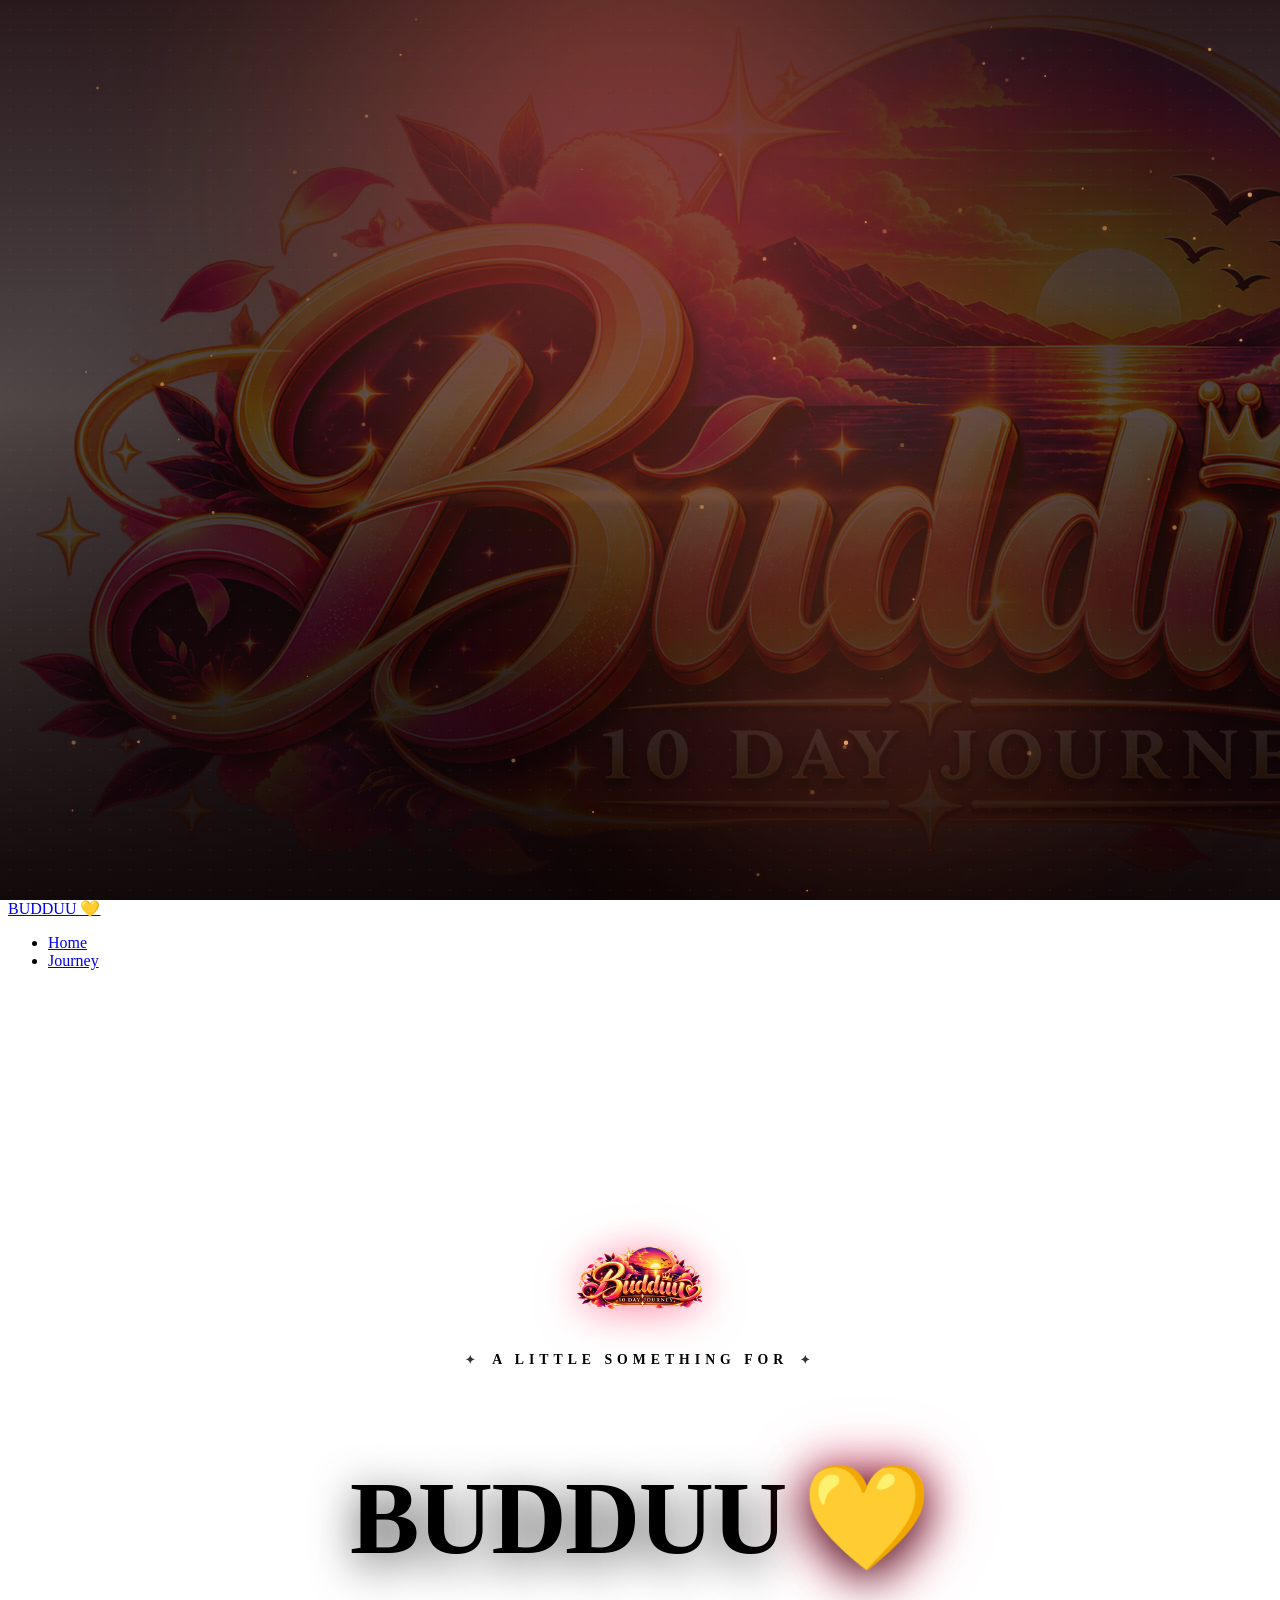
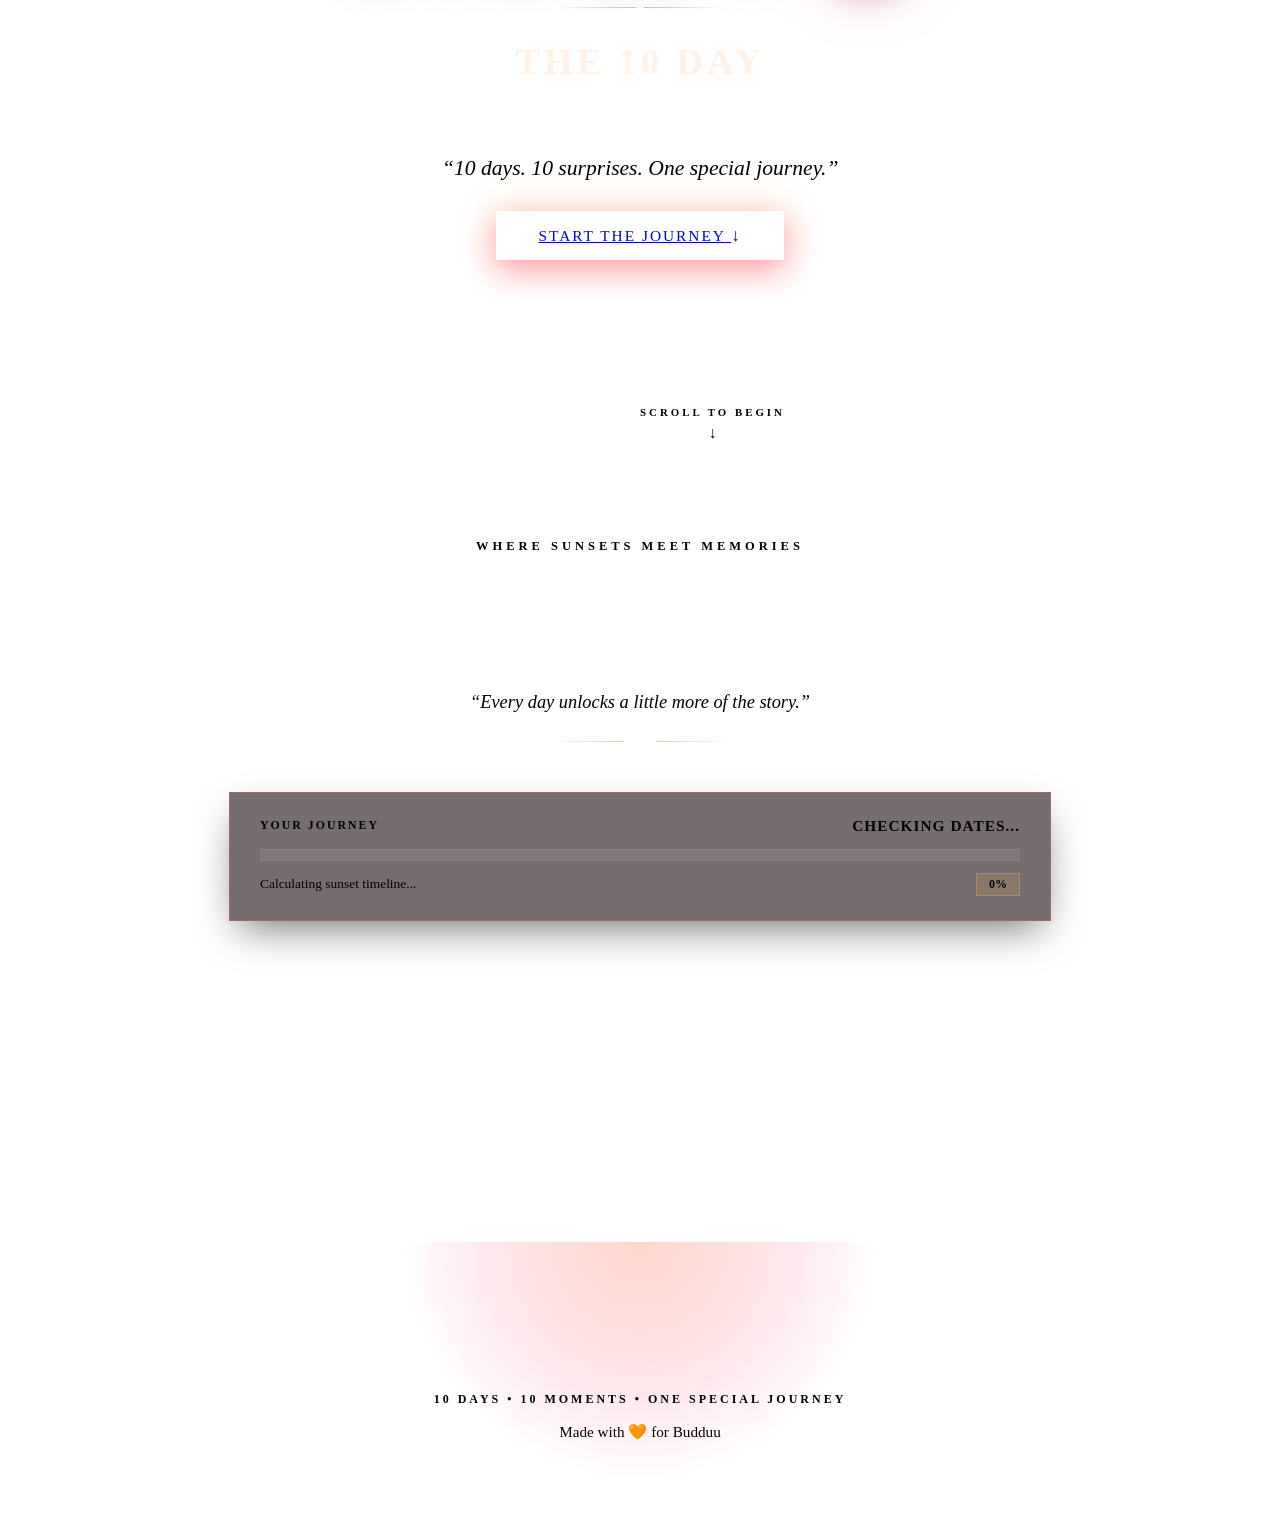
==== index.html @ 1de0faac "Add files via upload" ====
<!DOCTYPE html>
<html lang="en">
<head>
  <meta charset="UTF-8">
  <meta name="viewport" content="width=device-width, initial-scale=1.0">
  <title>BUDDUU — 10 Day Birthday Journey ❤️🌅</title>
  <link rel="icon" type="image/png" href="favicon.png">
  <link rel="stylesheet" href="global.css">
  <link rel="stylesheet" href="style.css">

  <!-- Immediate zero-flash lock evaluation (20 October 2026, 12:00 AM IST) -->
  <script>
    (function () {
      const UNLOCK_TIMESTAMP = new Date("2026-10-20T00:00:00+05:30").getTime();
      if (Date.now() < UNLOCK_TIMESTAMP) {
        document.documentElement.classList.add("prelaunch-locked");
      }
    })();
  </script>
</head>
<body class="home-body">

  <!-- Multi-layered Sunset Horizon & Cosmic Atmosphere (Always active) -->
  <div class="sunset-atmospheric-sky" aria-hidden="true">
    <div class="sky-gradient-base"></div>
    <div class="sky-film-grain"></div>
    <div class="sky-orb orb-major" id="parallaxOrb1"></div>
    <div class="sky-orb orb-minor" id="parallaxOrb2"></div>
    <div class="sky-orb orb-tertiary" id="parallaxOrb3"></div>
    <div class="sky-horizon-flare"></div>
    <div class="sky-aurora-beam"></div>
  </div>

  <!-- Ambient Micro-Star & Dust Canvas -->
  <canvas class="ambient-stars-canvas" id="starsCanvas" aria-hidden="true"></canvas>

  <!-- Centered Prelaunch Stage: Logo + Countdown Timer + Hint -->
  <div class="prelaunch-logo-stage" id="prelaunchLogoStage" aria-label="BUDDUU Prelaunch">
    <div class="prelaunch-content-container">
      
      <!-- Centered Glowing Logo -->
      <div class="prelaunch-logo-wrapper">
        <div class="prelaunch-logo-halo" aria-hidden="true"></div>
        <img src="logo.png" alt="BUDDUU Logo" class="prelaunch-logo-image">
      </div>

      <!-- Sunset Countdown Timer -->
      <div class="prelaunch-countdown" id="prelaunchCountdown" aria-label="Countdown to Journey Unlock">
        <div class="countdown-unit-box">
          <span class="countdown-num" id="timerDays">00</span>
          <span class="countdown-tag">DAYS</span>
        </div>
        <span class="countdown-colon" aria-hidden="true">:</span>
        <div class="countdown-unit-box">
          <span class="countdown-num" id="timerHours">00</span>
          <span class="countdown-tag">HOURS</span>
        </div>
        <span class="countdown-colon" aria-hidden="true">:</span>
        <div class="countdown-unit-box">
          <span class="countdown-num" id="timerMinutes">00</span>
          <span class="countdown-tag">MINUTES</span>
        </div>
        <span class="countdown-colon" aria-hidden="true">:</span>
        <div class="countdown-unit-box">
          <span class="countdown-num" id="timerSeconds">00</span>
          <span class="countdown-tag">SECONDS</span>
        </div>
      </div>

      <!-- Romantic / Mysterious Sunset Hint -->
      <div class="prelaunch-hint-wrapper">
        <p class="prelaunch-hint-text">
          <span class="hint-sparkle">✦</span>
          A special sunset story is waiting to unfold for Budduu...
          <span class="hint-sparkle">✦</span>
        </p>
        <span class="prelaunch-subhint">Unlocks 20 October at 12:00 AM IST 🌅💛</span>
      </div>

    </div>
  </div>

  <!-- Floating Glass Navbar -->
  <header>
    <nav class="site-nav" aria-label="Main Navigation">
      <a href="index.html" class="nav-brand" aria-label="Budduu Birthday Journey Home">
        <img src="logo.png" alt="BUDDUU Logo" class="nav-logo" onerror="this.style.display='none'; this.nextElementSibling.style.display='block';">
        <span class="nav-brand-fallback">BUDDUU 💛</span>
      </a>
      <ul class="nav-links">
        <li><a href="index.html" class="nav-link active">Home</a></li>
        <li><a href="#journey" class="nav-link">Journey</a></li>
      </ul>
    </nav>
  </header>

  <main>
    <!-- Cinematic Fullscreen Hero Stage -->
    <section class="hero-stage" id="hero" aria-label="Cinematic Introduction">
      <div class="hero-cinematic-wrapper" id="heroParallaxContent">
        
        <!-- 0.6s: Logo Entrance with Halo -->
        <div class="hero-logo-box seq-item seq-logo">
          <div class="logo-backdrop-halo" aria-hidden="true"></div>
          <img src="logo.png" alt="BUDDUU Logo" class="hero-logo-image" onerror="this.style.display='none';">
        </div>

        <!-- 1.0s: Eyebrow -->
        <p class="hero-eyebrow-text seq-item seq-eyebrow">
          <span class="eyebrow-sparkle">✦</span> A LITTLE SOMETHING FOR <span class="eyebrow-sparkle">✦</span>
        </p>

        <!-- 1.3s: Recipient Name -->
        <h1 class="hero-name-title seq-item seq-recipient">
          <span class="name-text">BUDDUU</span>
          <span class="name-heart" aria-hidden="true">💛</span>
        </h1>

        <!-- 1.5s: Sunset Horizon Glow Divider -->
        <div class="hero-glow-divider seq-item seq-divider" aria-hidden="true">
          <span class="divider-beam-left"></span>
          <span class="divider-core-gem"></span>
          <span class="divider-beam-right"></span>
        </div>

        <!-- 1.7s & 2.0s: Journey Main Title -->
        <h2 class="hero-journey-headline">
          <span class="headline-part-one seq-item seq-title-top">THE 10 DAY</span>
          <span class="headline-part-two seq-item seq-title-bottom">BIRTHDAY JOURNEY</span>
        </h2>

        <!-- 2.4s: Emotional Subtitle -->
        <p class="hero-emotional-subtitle seq-item seq-subtitle">
          “10 days. 10 surprises. One special journey.”
        </p>

        <!-- 2.8s: Primary CTA -->
        <div class="hero-action-group seq-item seq-cta">
          <a href="#journey" class="btn btn-primary hero-start-btn" id="startJourneyBtn">
            <span>START THE JOURNEY</span>
            <span class="cta-arrow" aria-hidden="true">↓</span>
          </a>
        </div>

      </div>

      <!-- 3.1s: Bottom Scroll Cue -->
      <a href="#journey" class="hero-scroll-cue seq-item seq-cue" aria-label="Scroll to begin journey">
        <span class="scroll-cue-text">SCROLL TO BEGIN</span>
        <span class="scroll-cue-arrow" aria-hidden="true">↓</span>
      </a>
    </section>

    <!-- Journey Section -->
    <section class="journey-stage-section" id="journey">
      <div class="container">

        <!-- Journey Introduction Banner -->
        <div class="journey-intro-banner">
          <span class="journey-kicker">WHERE SUNSETS MEET MEMORIES</span>
          <h2 class="journey-headline-gradient">THE JOURNEY BEGINS</h2>
          <p class="journey-narrative-subtext">“Every day unlocks a little more of the story.”</p>
          
          <div class="journey-milestone-marker" aria-hidden="true">
            <span class="marker-line-left"></span>
            <span class="marker-core-dot"></span>
            <span class="marker-line-right"></span>
          </div>
        </div>

        <!-- Interactive Journey Progress Card -->
        <div class="journey-progress-container glass-card" id="journeyProgressCard" role="region" aria-label="Current Journey Status">
          <div class="progress-meta-row">
            <span class="progress-label-tag">YOUR JOURNEY</span>
            <span class="progress-status-headline" id="progressStatusText">CHECKING DATES...</span>
          </div>
          <div class="progress-track-wrapper">
            <div class="progress-bar-fill" id="progressBarFill" style="width: 0%;">
              <div class="progress-shimmer"></div>
            </div>
          </div>
          <div class="progress-footer-row">
            <span class="progress-hint" id="progressHintText">Calculating sunset timeline...</span>
            <span class="progress-percentage-pill" id="progressPercentagePill">0%</span>
          </div>
        </div>

        <!-- 10-Day Connected Timeline & Cards -->
        <div class="journey-timeline-track" id="journeyTimeline">
          <!-- Continuous glowing spine line with dynamic scroll progress -->
          <div class="timeline-vertical-spine" aria-hidden="true">
            <div class="timeline-spine-glow" id="timelineSpineGlow"></div>
          </div>
          
          <!-- Cards dynamically injected and hydrated by script.js -->
          <div class="timeline-cards-flow" id="timelineCardsContainer"></div>
        </div>

      </div>
    </section>
  </main>

  <!-- Upgraded Sunset Footer -->
  <footer class="site-footer cinematic-footer">
    <div class="footer-ambient-glow" aria-hidden="true"></div>
    <div class="container">
      <div class="footer-content-lockup">
        <h3 class="footer-brand-title">BUDDUU <span class="footer-heart">💛</span></h3>
        <p class="footer-journey-caps">10 DAYS &bull; 10 MOMENTS &bull; ONE SPECIAL JOURNEY</p>
        <p class="footer-signature-line">Made with <span class="footer-heart">🧡</span> for Budduu</p>
      </div>
    </div>
  </footer>

  <script src="global.js"></script>
  <script src="script.js"></script>
</body>
</html>
---- style.css ----
/* ==========================================================================
   Prelaunch Mode (Logo + Timer + Hint) Until 20 October 2026, 12:00 AM IST
   ========================================================================== */

html.prelaunch-locked,
body.prelaunch-locked {
  overflow: hidden;
  height: 100%;
}

/* Normal UI hide karein */
.prelaunch-locked header,
.prelaunch-locked main,
.prelaunch-locked footer,
body.prelaunch-locked > header,
body.prelaunch-locked > main,
body.prelaunch-locked > footer {
  display: none !important;
}

.prelaunch-logo-stage {
  display: none;
}

/* Locked state me screen ke beech me center karein */
.prelaunch-locked .prelaunch-logo-stage,
body.prelaunch-locked .prelaunch-logo-stage {
  display: flex;
  position: fixed;
  inset: 0;
  z-index: 10;
  align-items: center;
  justify-content: center;
  padding: 24px;
}

.prelaunch-content-container {
  display: flex;
  flex-direction: column;
  align-items: center;
  justify-content: center;
  text-align: center;
  max-width: 900px;
  width: 100%;
  animation: prelaunchFadeIn 1.4s cubic-bezier(0.16, 1, 0.3, 1) forwards;
}

@keyframes prelaunchFadeIn {
  0% {
    opacity: 0;
    transform: translateY(18px) scale(0.96);
  }
  100% {
    opacity: 1;
    transform: translateY(0) scale(1);
  }
}

/* Logo & Halo Glow */
.prelaunch-logo-wrapper {
  position: relative;
  display: flex;
  align-items: center;
  justify-content: center;
  margin-bottom: 28px;
}

.prelaunch-logo-halo {
  position: absolute;
  top: 50%;
  left: 50%;
  transform: translate(-50%, -50%);
  width: min(360px, 80vw);
  height: min(360px, 80vw);
  border-radius: 50%;
  background: radial-gradient(
    circle,
    rgba(255, 65, 108, 0.45) 0%,
    rgba(255, 107, 74, 0.32) 35%,
    rgba(255, 138, 76, 0.22) 55%,
    rgba(255, 179, 71, 0.08) 75%,
    transparent 85%
  );
  filter: blur(45px);
  animation: prelaunchHaloPulse 4.5s ease-in-out infinite alternate;
  pointer-events: none;
}

.prelaunch-logo-image {
  position: relative;
  z-index: 2;
  width: auto;
  height: auto;
  max-width: min(300px, 78vw);
  max-height: min(180px, 35vh);
  object-fit: contain;
  background: transparent;
  filter: 
    drop-shadow(0 0 16px rgba(255, 107, 74, 0.6))
    drop-shadow(0 0 35px rgba(255, 65, 108, 0.45))
    drop-shadow(0 0 65px rgba(255, 179, 71, 0.3));
  animation: prelaunchLogoGlow 4.5s ease-in-out infinite alternate;
}

@keyframes prelaunchHaloPulse {
  0% { transform: translate(-50%, -50%) scale(0.92); opacity: 0.65; }
  100% { transform: translate(-50%, -50%) scale(1.18); opacity: 0.95; }
}

@keyframes prelaunchLogoGlow {
  0% {
    transform: scale(0.985);
    filter: drop-shadow(0 0 14px rgba(255, 107, 74, 0.5)) drop-shadow(0 0 30px rgba(255, 65, 108, 0.38));
  }
  100% {
    transform: scale(1.015);
    filter: drop-shadow(0 0 24px rgba(255, 138, 76, 0.75)) drop-shadow(0 0 46px rgba(255, 65, 108, 0.55));
  }
}

/* Glassmorphic Sunset Countdown */
.prelaunch-countdown {
  display: flex;
  align-items: center;
  justify-content: center;
  gap: 12px;
  background: rgba(26, 12, 14, 0.55);
  padding: 16px 26px;
  border-radius: 20px;
  border: 1px solid rgba(255, 107, 74, 0.28);
  backdrop-filter: blur(18px);
  -webkit-backdrop-filter: blur(18px);
  box-shadow: 0 16px 40px -10px rgba(0, 0, 0, 0.6), 0 0 24px rgba(255, 107, 74, 0.18);
  margin-bottom: 24px;
}

.countdown-unit-box {
  display: flex;
  flex-direction: column;
  align-items: center;
  min-width: 60px;
}

.countdown-num {
  font-size: clamp(1.6rem, 4.5vw, 2.3rem);
  font-weight: 800;
  line-height: 1;
  background: linear-gradient(135deg, #FFF1E6 15%, #FFB347 60%, #FF6B4A 100%);
  -webkit-background-clip: text;
  -webkit-text-fill-color: transparent;
  text-shadow: 0 4px 18px rgba(255, 107, 74, 0.4);
  font-variant-numeric: tabular-nums;
  margin-bottom: 5px;
}

.countdown-tag {
  font-size: 0.65rem;
  letter-spacing: 2px;
  font-weight: 700;
  color: var(--color-gold, #FFB347);
  text-transform: uppercase;
  opacity: 0.85;
}

.countdown-colon {
  font-size: 1.5rem;
  font-weight: 700;
  color: rgba(255, 107, 74, 0.65);
  margin-bottom: 12px;
  animation: colonBlink 1.5s infinite;
}

@keyframes colonBlink {
  0%, 100% { opacity: 0.4; }
  50% { opacity: 1; text-shadow: 0 0 8px rgba(255, 107, 74, 0.8); }
}

/* Subtle Hint Message */
.prelaunch-hint-wrapper {
  max-width: 540px;
  padding: 0 12px;
}

.prelaunch-hint-text {
  font-size: clamp(0.95rem, 2.2vw, 1.15rem);
  font-weight: 400;
  font-style: italic;
  color: #FFF1E6;
  line-height: 1.5;
  margin-bottom: 8px;
  text-shadow: 0 2px 14px rgba(0, 0, 0, 0.6);
}

.hint-sparkle {
  color: var(--color-gold, #FFB347);
  display: inline-block;
  margin: 0 4px;
  filter: drop-shadow(0 0 6px var(--color-coral, #FF6B4A));
}

.prelaunch-subhint {
  display: inline-block;
  font-size: 0.78rem;
  letter-spacing: 1.8px;
  text-transform: uppercase;
  font-weight: 600;
  color: var(--color-coral, #FF6B4A);
  opacity: 0.9;
}

/* Mobile Responsiveness for Timer */
@media (max-width: 600px) {
  .prelaunch-countdown {
    gap: 6px;
    padding: 12px 16px;
  }
  
  .countdown-unit-box {
    min-width: 44px;
  }
  
  .countdown-num {
    font-size: 1.35rem;
  }

  .countdown-tag {
    font-size: 0.55rem;
    letter-spacing: 1px;
  }

  .countdown-colon {
    font-size: 1.1rem;
    margin-bottom: 8px;
  }
}

/* ==========================================================================
   BUDDUU — Ultra-Enhanced Sunset Homepage Styles (Existing)
   ========================================================================== */

.home-body {
  background-color: var(--color-bg-dark);
  background-image: 
    radial-gradient(circle at 50% 0%, rgba(255, 65, 108, 0.28) 0%, transparent 55%),
    radial-gradient(circle at 50% 45%, rgba(255, 107, 74, 0.16) 0%, transparent 65%),
    radial-gradient(circle at 50% 100%, rgba(22, 10, 10, 0.95) 0%, transparent 75%);
  background-attachment: fixed;
  position: relative;
}

/* Multi-layered Atmospheric Sunset Sky */
.sunset-atmospheric-sky {
  position: fixed;
  inset: 0;
  pointer-events: none;
  z-index: 0;
  overflow: hidden;
}

.sky-gradient-base {
  position: absolute;
  inset: 0;
  background: linear-gradient(180deg, 
    rgba(28, 11, 15, 0.94) 0%, 
    rgba(22, 10, 10, 0.75) 45%, 
    rgba(14, 5, 6, 0.98) 100%
  );
}

.sky-film-grain {
  position: absolute;
  inset: 0;
  opacity: 0.035;
  background-image: radial-gradient(rgba(255, 255, 255, 0.9) 1px, transparent 0);
  background-size: 20px 20px;
}

.sky-orb {
  position: absolute;
  border-radius: 50%;
  filter: blur(120px);
  will-change: transform, opacity;
  transition: transform 0.25s cubic-bezier(0.1, 0.8, 0.2, 1);
}

.orb-major {
  width: 720px;
  height: 720px;
  top: -180px;
  left: 50%;
  transform: translateX(-50%);
  background: radial-gradient(circle, rgba(255, 65, 108, 0.5) 0%, rgba(255, 107, 74, 0.25) 50%, transparent 75%);
  opacity: 0;
  animation: igniteSunsetGlow 2.5s cubic-bezier(0.16, 1, 0.3, 1) 0.3s forwards;
}

.orb-minor {
  width: 550px;
  height: 550px;
  top: 38%;
  left: 48%;
  background: radial-gradient(circle, rgba(255, 179, 71, 0.32) 0%, rgba(255, 107, 74, 0.14) 55%, transparent 75%);
  opacity: 0.65;
}

.orb-tertiary {
  width: 450px;
  height: 450px;
  bottom: 5%;
  right: 15%;
  background: radial-gradient(circle, rgba(255, 65, 108, 0.22) 0%, rgba(255, 107, 74, 0.1) 60%, transparent 80%);
  opacity: 0.5;
}

.sky-horizon-flare {
  position: absolute;
  top: 55vh;
  left: 0;
  right: 0;
  height: 2px;
  background: linear-gradient(90deg, 
    transparent 0%, 
    rgba(255, 107, 74, 0.3) 20%, 
    rgba(255, 179, 71, 0.8) 50%, 
    rgba(255, 65, 108, 0.3) 80%, 
    transparent 100%
  );
  filter: blur(5px);
  opacity: 0.65;
}

.sky-aurora-beam {
  position: absolute;
  top: 0;
  left: 50%;
  transform: translateX(-50%);
  width: 100vw;
  height: 85vh;
  background: radial-gradient(ellipse at 50% 0%, rgba(255, 179, 71, 0.09) 0%, transparent 65%);
}

/* Ambient Star & Particle Canvas */
.ambient-stars-canvas {
  position: fixed;
  inset: 0;
  pointer-events: none;
  z-index: 1;
  width: 100vw;
  height: 100vh;
}

/* ==========================================================================
   Hero Stage & Sequential Entrance
   ========================================================================== */

.hero-stage {
  position: relative;
  min-height: 100vh;
  min-height: 100svh;
  display: flex;
  flex-direction: column;
  align-items: center;
  justify-content: center;
  text-align: center;
  padding: 110px 24px 70px;
  z-index: 2;
  overflow: hidden;
}

.hero-cinematic-wrapper {
  max-width: 860px;
  margin: 0 auto;
  will-change: transform;
  transition: transform 0.2s cubic-bezier(0.1, 0.8, 0.2, 1);
}

@keyframes cinematicReveal {
  0% {
    opacity: 0;
    filter: blur(14px);
    transform: translateY(24px) scale(0.95);
  }
  100% {
    opacity: 1;
    filter: blur(0px);
    transform: translateY(0) scale(1);
  }
}

@keyframes igniteSunsetGlow {
  0% {
    opacity: 0;
    transform: translateX(-50%) scale(0.8);
  }
  100% {
    opacity: 0.85;
    transform: translateX(-50%) scale(1);
  }
}

.seq-item {
  opacity: 0;
  animation-duration: 0.95s;
  animation-timing-function: cubic-bezier(0.16, 1, 0.3, 1);
  animation-fill-mode: forwards;
}

.seq-logo { animation-name: cinematicReveal; animation-delay: 0.6s; }
.seq-eyebrow { animation-name: cinematicReveal; animation-delay: 1.0s; }
.seq-recipient { animation-name: cinematicReveal; animation-delay: 1.3s; }
.seq-divider { animation-name: cinematicReveal; animation-delay: 1.5s; }
.seq-title-top { animation-name: cinematicReveal; animation-delay: 1.7s; }
.seq-title-bottom { animation-name: cinematicReveal; animation-delay: 2.0s; }
.seq-subtitle { animation-name: cinematicReveal; animation-delay: 2.4s; }
.seq-cta { animation-name: cinematicReveal; animation-delay: 2.8s; }
.seq-cue { animation-name: cinematicReveal; animation-delay: 3.1s; }

.hero-logo-box {
  display: inline-block;
  margin-bottom: 24px;
  position: relative;
}

.logo-backdrop-halo {
  position: absolute;
  top: 50%;
  left: 50%;
  transform: translate(-50%, -50%);
  width: 140px;
  height: 60px;
  background: radial-gradient(ellipse, rgba(255, 65, 108, 0.45) 0%, transparent 70%);
  filter: blur(20px);
  pointer-events: none;
}

.hero-logo-image {
  height: 64px;
  width: auto;
  max-width: 220px;
  object-fit: contain;
  filter: drop-shadow(0 4px 22px rgba(255, 65, 108, 0.5));
}

.hero-eyebrow-text {
  font-size: 0.86rem;
  letter-spacing: 5px;
  text-transform: uppercase;
  color: var(--color-coral);
  font-weight: 700;
  margin-bottom: 12px;
  display: flex;
  align-items: center;
  justify-content: center;
  gap: 12px;
}

.eyebrow-sparkle {
  color: var(--color-gold);
  font-size: 0.75rem;
  opacity: 0.8;
}

.hero-name-title {
  font-size: clamp(3.4rem, 9.5vw, 6.5rem);
  font-weight: 900;
  letter-spacing: -1.5px;
  line-height: 1;
  color: var(--color-warm-white);
  margin-bottom: 18px;
  text-shadow: 0 10px 45px rgba(0, 0, 0, 0.75);
  display: inline-flex;
  align-items: center;
  justify-content: center;
  gap: 16px;
}

.name-heart {
  color: var(--color-pink);
  filter: drop-shadow(0 0 24px rgba(255, 65, 108, 0.9));
  display: inline-block;
  animation: pulseHeartBeat 2.2s infinite ease-in-out;
}

@keyframes pulseHeartBeat {
  0%, 100% { transform: scale(1); }
  50% { transform: scale(1.18); }
}

.hero-glow-divider {
  display: flex;
  align-items: center;
  justify-content: center;
  width: 170px;
  height: 2px;
  margin: 18px auto 26px;
  position: relative;
}

.divider-beam-left,
.divider-beam-right {
  flex: 1;
  height: 1px;
  background: linear-gradient(90deg, transparent, rgba(255, 107, 74, 0.6));
}

.divider-beam-right {
  background: linear-gradient(90deg, rgba(255, 107, 74, 0.6), transparent);
}

.divider-core-gem {
  width: 8px;
  height: 8px;
  border-radius: 50%;
  background: var(--color-gold);
  box-shadow: 0 0 14px var(--color-gold), 0 0 25px var(--color-pink);
}

.hero-journey-headline {
  font-size: clamp(1.4rem, 3.4vw, 2.3rem);
  line-height: 1.25;
  text-transform: uppercase;
  margin-bottom: 20px;
}

.headline-part-one {
  display: block;
  letter-spacing: 4px;
  font-weight: 600;
  color: rgba(255, 241, 230, 0.94);
}

.headline-part-two {
  display: block;
  letter-spacing: 5px;
  font-weight: 900;
  background: var(--sunset-gradient);
  -webkit-background-clip: text;
  -webkit-text-fill-color: transparent;
  filter: drop-shadow(0 2px 16px rgba(255, 107, 74, 0.4));
}

.hero-emotional-subtitle {
  font-size: clamp(1.05rem, 2.2vw, 1.35rem);
  font-style: italic;
  font-weight: 300;
  color: var(--color-text-muted);
  max-width: 620px;
  margin: 0 auto 40px;
  line-height: 1.6;
}

.hero-start-btn {
  padding: 16px 42px;
  font-size: 0.96rem;
  letter-spacing: 2px;
  box-shadow: 0 10px 32px rgba(255, 65, 108, 0.48), 0 0 38px rgba(255, 179, 71, 0.28);
}

.hero-start-btn:hover {
  transform: translateY(-3px) scale(1.02);
  box-shadow: 0 16px 45px rgba(255, 107, 74, 0.65), 0 0 45px rgba(255, 65, 108, 0.45);
}

.cta-arrow {
  display: inline-block;
  font-size: 1.1rem;
  transition: transform 0.3s ease;
}

.hero-start-btn:hover .cta-arrow {
  transform: translateY(4px);
}

.hero-scroll-cue {
  position: absolute;
  bottom: 24px;
  left: 50%;
  transform: translateX(-50%);
  display: flex;
  flex-direction: column;
  align-items: center;
  gap: 6px;
  text-decoration: none;
  color: var(--color-text-subtle);
  transition: var(--transition-smooth);
}

.scroll-cue-text {
  font-size: 0.68rem;
  letter-spacing: 3px;
  text-transform: uppercase;
  font-weight: 600;
}

.scroll-cue-arrow {
  font-size: 1rem;
  animation: bounceCue 1.8s ease-in-out infinite;
}

@keyframes bounceCue {
  0%, 100% { transform: translateY(0); opacity: 0.5; }
  50% { transform: translateY(6px); opacity: 1; color: var(--color-gold); }
}

.hero-scroll-cue:hover {
  color: var(--color-warm-white);
}

/* ==========================================================================
   Journey Section & Timeline
   ========================================================================== */

.journey-stage-section {
  position: relative;
  z-index: 2;
  padding: 70px 0 110px;
}

.journey-intro-banner {
  text-align: center;
  max-width: 680px;
  margin: 0 auto 46px;
}

.journey-kicker {
  display: inline-block;
  font-size: 0.78rem;
  letter-spacing: 4px;
  text-transform: uppercase;
  color: var(--color-gold);
  font-weight: 700;
  margin-bottom: 12px;
}

.journey-headline-gradient {
  font-size: clamp(2.2rem, 5vw, 3.4rem);
  font-weight: 800;
  letter-spacing: -0.5px;
  background: var(--sunset-gradient);
  -webkit-background-clip: text;
  -webkit-text-fill-color: transparent;
  margin-bottom: 12px;
}

.journey-narrative-subtext {
  font-size: 1.15rem;
  color: var(--color-text-muted);
  font-style: italic;
  margin-bottom: 24px;
}

.journey-milestone-marker {
  display: flex;
  align-items: center;
  justify-content: center;
  gap: 12px;
  width: 180px;
  margin: 0 auto;
}

.marker-line-left,
.marker-line-right {
  flex: 1;
  height: 1px;
  background: linear-gradient(90deg, transparent, rgba(255, 107, 74, 0.45));
}
.marker-line-right {
  background: linear-gradient(90deg, rgba(255, 107, 74, 0.45), transparent);
}

.marker-core-dot {
  width: 9px;
  height: 9px;
  border-radius: 50%;
  background: var(--color-gold);
  box-shadow: 0 0 16px var(--color-coral), 0 0 26px var(--color-pink);
}

.journey-progress-container {
  max-width: 760px;
  margin: 0 auto 70px;
  padding: 24px 30px;
  background: rgba(26, 12, 14, 0.6);
  border: 1px solid rgba(255, 107, 74, 0.28);
  box-shadow: 0 16px 40px -10px rgba(0, 0, 0, 0.55);
}

.progress-meta-row {
  display: flex;
  align-items: center;
  justify-content: space-between;
  margin-bottom: 14px;
}

.progress-label-tag {
  font-size: 0.74rem;
  letter-spacing: 2px;
  text-transform: uppercase;
  color: var(--color-gold);
  font-weight: 700;
}

.progress-status-headline {
  font-size: 0.96rem;
  letter-spacing: 1px;
  text-transform: uppercase;
  font-weight: 800;
  color: var(--color-warm-white);
}

.progress-track-wrapper {
  height: 10px;
  background: rgba(255, 255, 255, 0.08);
  border-radius: var(--radius-full);
  overflow: hidden;
  position: relative;
  border: 1px solid rgba(255, 255, 255, 0.06);
}

.progress-bar-fill {
  height: 100%;
  background: var(--sunset-gradient);
  border-radius: var(--radius-full);
  box-shadow: 0 0 16px rgba(255, 107, 74, 0.7);
  transition: width 1.2s cubic-bezier(0.16, 1, 0.3, 1);
  position: relative;
}

.progress-shimmer {
  position: absolute;
  inset: 0;
  background: linear-gradient(90deg, transparent, rgba(255, 255, 255, 0.45), transparent);
  animation: shimmerMove 2.5s infinite;
}

@keyframes shimmerMove {
  0% { transform: translateX(-100%); }
  100% { transform: translateX(100%); }
}

.progress-footer-row {
  display: flex;
  align-items: center;
  justify-content: space-between;
  margin-top: 12px;
}

.progress-hint {
  font-size: 0.84rem;
  color: var(--color-text-muted);
}

.progress-percentage-pill {
  font-size: 0.75rem;
  font-weight: 700;
  color: var(--color-gold);
  padding: 3px 12px;
  background: rgba(255, 179, 71, 0.14);
  border-radius: var(--radius-full);
  border: 1px solid rgba(255, 179, 71, 0.35);
}

.journey-timeline-track {
  position: relative;
  max-width: 960px;
  margin: 0 auto;
  padding: 20px 0;
}

.timeline-vertical-spine {
  position: absolute;
  top: 0;
  bottom: 0;
  left: 50%;
  transform: translateX(-50%);
  width: 2px;
  background: rgba(255, 255, 255, 0.08);
  z-index: 1;
  overflow: hidden;
}

.timeline-spine-glow {
  position: absolute;
  top: 0;
  left: 0;
  right: 0;
  height: 0%;
  background: linear-gradient(180deg, #FF416C 0%, #FF6B4A 50%, #FFB347 100%);
  box-shadow: 0 0 16px rgba(255, 107, 74, 0.6);
  transition: height 0.3s ease-out;
}

.timeline-cards-flow {
  position: relative;
  z-index: 2;
  display: flex;
  flex-direction: column;
  gap: 55px;
}

.timeline-row {
  position: relative;
  display: flex;
  align-items: center;
  width: 100%;
}

.timeline-row.left-aligned { justify-content: flex-start; }
.timeline-row.right-aligned { justify-content: flex-end; }

.timeline-center-node {
  position: absolute;
  left: 50%;
  transform: translateX(-50%);
  width: 22px;
  height: 22px;
  border-radius: 50%;
  background: #160a0a;
  border: 2px solid var(--color-coral);
  box-shadow: 0 0 12px var(--color-pink);
  z-index: 3;
  display: flex;
  align-items: center;
  justify-content: center;
  transition: var(--transition-smooth);
}

.timeline-center-node::after {
  content: "";
  width: 8px;
  height: 8px;
  border-radius: 50%;
  background: var(--color-gold);
}

.timeline-row.is-current .timeline-center-node {
  border-color: var(--color-gold);
  box-shadow: 0 0 22px var(--color-gold), 0 0 38px var(--color-pink);
  animation: pulseNodeGlow 2.2s infinite ease-in-out;
}

@keyframes pulseNodeGlow {
  0%, 100% { transform: translateX(-50%) scale(1); }
  50% { transform: translateX(-50%) scale(1.3); }
}

.timeline-card-wrapper {
  width: calc(50% - 48px);
  position: relative;
  opacity: 0;
  transform: translateY(28px);
  transition: opacity 0.75s cubic-bezier(0.16, 1, 0.3, 1), transform 0.75s cubic-bezier(0.16, 1, 0.3, 1);
  will-change: opacity, transform;
}

.timeline-card-wrapper.is-revealed {
  opacity: 1;
  transform: translateY(0);
}

.timeline-journey-card {
  display: flex;
  flex-direction: column;
  justify-content: space-between;
  min-height: 230px;
  padding: 28px 28px 22px;
  border-radius: var(--radius-md);
  text-decoration: none;
  color: inherit;
  position: relative;
  cursor: pointer;
  overflow: hidden;
  outline: none;
  background: rgba(255, 255, 255, 0.04);
  border: 1px solid rgba(255, 255, 255, 0.12);
  backdrop-filter: blur(20px);
  -webkit-backdrop-filter: blur(20px);
  box-shadow: 0 15px 35px -10px rgba(0, 0, 0, 0.6);
  transition: var(--transition-smooth);
}

.timeline-journey-card::before {
  content: "";
  position: absolute;
  inset: -1px;
  border-radius: inherit;
  background: radial-gradient(circle at 50% 0%, rgba(255, 107, 74, 0.22), transparent 70%);
  opacity: 0;
  transition: opacity 0.4s ease;
  pointer-events: none;
}

.timeline-journey-card:hover::before {
  opacity: 1;
}

.timeline-journey-card.is-day-one {
  border-color: rgba(255, 65, 108, 0.45);
  box-shadow: 0 18px 45px -10px rgba(0, 0, 0, 0.65), 0 0 28px rgba(255, 65, 108, 0.28);
}

.day-starter-badge {
  display: inline-block;
  align-self: flex-start;
  padding: 4px 14px;
  border-radius: var(--radius-full);
  background: linear-gradient(135deg, rgba(255, 65, 108, 0.32), rgba(255, 179, 71, 0.28));
  border: 1px solid rgba(255, 107, 74, 0.55);
  font-size: 0.68rem;
  letter-spacing: 1.5px;
  font-weight: 800;
  text-transform: uppercase;
  color: var(--color-warm-white);
  margin-bottom: 14px;
  box-shadow: 0 0 16px rgba(255, 107, 74, 0.35);
}

.timeline-journey-card.is-unlocked {
  background: rgba(255, 255, 255, 0.05);
  border-color: rgba(255, 107, 74, 0.32);
}

.timeline-journey-card.is-unlocked:hover {
  transform: translateY(-5px);
  border-color: rgba(255, 107, 74, 0.75);
  background: rgba(255, 255, 255, 0.09);
  box-shadow: 0 22px 52px -10px rgba(0, 0, 0, 0.72), 0 0 32px rgba(255, 107, 74, 0.38);
}

.timeline-journey-card.is-current {
  border-color: rgba(255, 179, 71, 0.75);
  background: rgba(255, 107, 74, 0.12);
  box-shadow: 0 22px 55px -10px rgba(0, 0, 0, 0.75), 0 0 38px rgba(255, 179, 71, 0.45);
}

.timeline-journey-card.is-locked {
  background: rgba(16, 7, 8, 0.62);
  border-color: rgba(255, 255, 255, 0.06);
  opacity: 0.72;
}

.timeline-journey-card.is-locked:hover {
  transform: translateY(-2px);
  opacity: 0.92;
  border-color: rgba(255, 65, 108, 0.35);
}

.card-header-line {
  display: flex;
  align-items: center;
  justify-content: space-between;
  margin-bottom: 12px;
}

.card-numeral-pill {
  font-size: 0.75rem;
  font-weight: 800;
  letter-spacing: 2px;
  color: var(--color-gold);
  text-transform: uppercase;
}

.card-emblem-icon {
  font-size: 1.45rem;
  line-height: 1;
  transition: transform 0.3s ease;
}

.timeline-journey-card:hover .card-emblem-icon {
  transform: scale(1.18);
}

.card-center-body {
  margin-bottom: 18px;
}

.card-story-title {
  font-size: 1.25rem;
  font-weight: 800;
  letter-spacing: -0.3px;
  line-height: 1.3;
  color: var(--color-warm-white);
  margin-bottom: 6px;
}

.card-date-badge {
  font-size: 0.8rem;
  letter-spacing: 1.5px;
  text-transform: uppercase;
  color: var(--color-text-subtle);
  font-weight: 600;
}

.card-status-footer {
  display: flex;
  align-items: center;
  justify-content: space-between;
  padding-top: 14px;
  border-top: 1px solid rgba(255, 255, 255, 0.08);
}

.card-status-tag {
  font-size: 0.72rem;
  letter-spacing: 1.5px;
  font-weight: 800;
  text-transform: uppercase;
  display: inline-flex;
  align-items: center;
  gap: 6px;
}

.tag-locked { color: var(--color-text-subtle); }
.tag-unlocked { color: var(--color-gold); }
.tag-current { color: #FF6B4A; }
.tag-completed { color: #52e396; }

.card-arrow-cue {
  font-size: 0.95rem;
  font-weight: 700;
  color: var(--color-warm-white);
  transition: transform 0.25s ease;
}

.timeline-journey-card.is-unlocked:hover .card-arrow-cue {
  transform: translateX(4px);
}

.timeline-mid-separator {
  display: flex;
  align-items: center;
  justify-content: center;
  gap: 16px;
  padding: 10px 0;
  position: relative;
  z-index: 2;
}

.sep-line {
  width: 60px;
  height: 1px;
  background: linear-gradient(90deg, transparent, rgba(255, 107, 74, 0.45), transparent);
}

.sep-sparkle {
  color: var(--color-gold);
  font-size: 0.9rem;
  opacity: 0.8;
  filter: drop-shadow(0 0 6px var(--color-coral));
}

/* ==========================================================================
   Footer
   ========================================================================== */

.cinematic-footer {
  margin-top: 100px;
  padding: 85px 0 50px;
  position: relative;
  overflow: hidden;
  border-top: 1px solid rgba(255, 255, 255, 0.08);
}

.footer-ambient-glow {
  position: absolute;
  top: 0;
  left: 50%;
  transform: translateX(-50%);
  width: 480px;
  height: 240px;
  background: radial-gradient(ellipse at 50% 0%, rgba(255, 107, 74, 0.28) 0%, rgba(255, 65, 108, 0.12) 45%, transparent 70%);
  pointer-events: none;
}

.footer-content-lockup {
  position: relative;
  z-index: 2;
  text-align: center;
}

.footer-brand-title {
  font-size: 1.55rem;
  font-weight: 800;
  letter-spacing: 2px;
  margin-bottom: 8px;
  background: var(--sunset-gradient);
  -webkit-background-clip: text;
  -webkit-text-fill-color: transparent;
}

.footer-journey-caps {
  font-size: 0.75rem;
  letter-spacing: 3px;
  text-transform: uppercase;
  color: var(--color-text-subtle);
  margin-bottom: 16px;
  font-weight: 600;
}

.footer-signature-line {
  font-size: 0.95rem;
  color: var(--color-warm-white);
  font-weight: 500;
}

/* Responsive Rules */
@media (max-width: 900px) {
  .timeline-vertical-spine {
    left: 20px;
    transform: none;
  }

  .timeline-row {
    justify-content: flex-start !important;
    padding-left: 54px;
  }

  .timeline-center-node {
    left: 20px;
    transform: translateX(-50%);
  }

  .timeline-row.is-current .timeline-center-node {
    transform: translateX(-50%);
  }

  .timeline-card-wrapper {
    width: 100%;
  }

  .timeline-mid-separator {
    padding-left: 54px;
    justify-content: flex-start;
  }
}

@media (max-width: 600px) {
  .hero-stage {
    padding-top: 96px;
    padding-bottom: 50px;
  }

  .hero-logo-image {
    height: 48px;
  }

  .hero-name-title {
    font-size: 2.8rem;
  }

  .hero-journey-headline {
    font-size: 1.3rem;
  }

  .journey-stage-section {
    padding: 50px 0 80px;
  }

  .journey-progress-container {
    padding: 18px 20px;
    margin-bottom: 45px;
  }

  .timeline-journey-card {
    padding: 22px 20px 18px;
    min-height: 200px;
  }
}

@media (prefers-reduced-motion: reduce) {
  .seq-item {
    animation: none !important;
    opacity: 1 !important;
    transform: none !important;
    filter: none !important;
  }

  .orb-major {
    animation: none !important;
    opacity: 0.75 !important;
  }

  .ambient-stars-canvas {
    display: none !important;
  }

  .timeline-card-wrapper {
    opacity: 1 !important;
    transform: none !important;
    transition: none !important;
  }

  .timeline-journey-card:hover {
    transform: none !important;
  }

  .scroll-cue-arrow,
  .name-heart,
  .timeline-row.is-current .timeline-center-node {
    animation: none !important;
  }
}
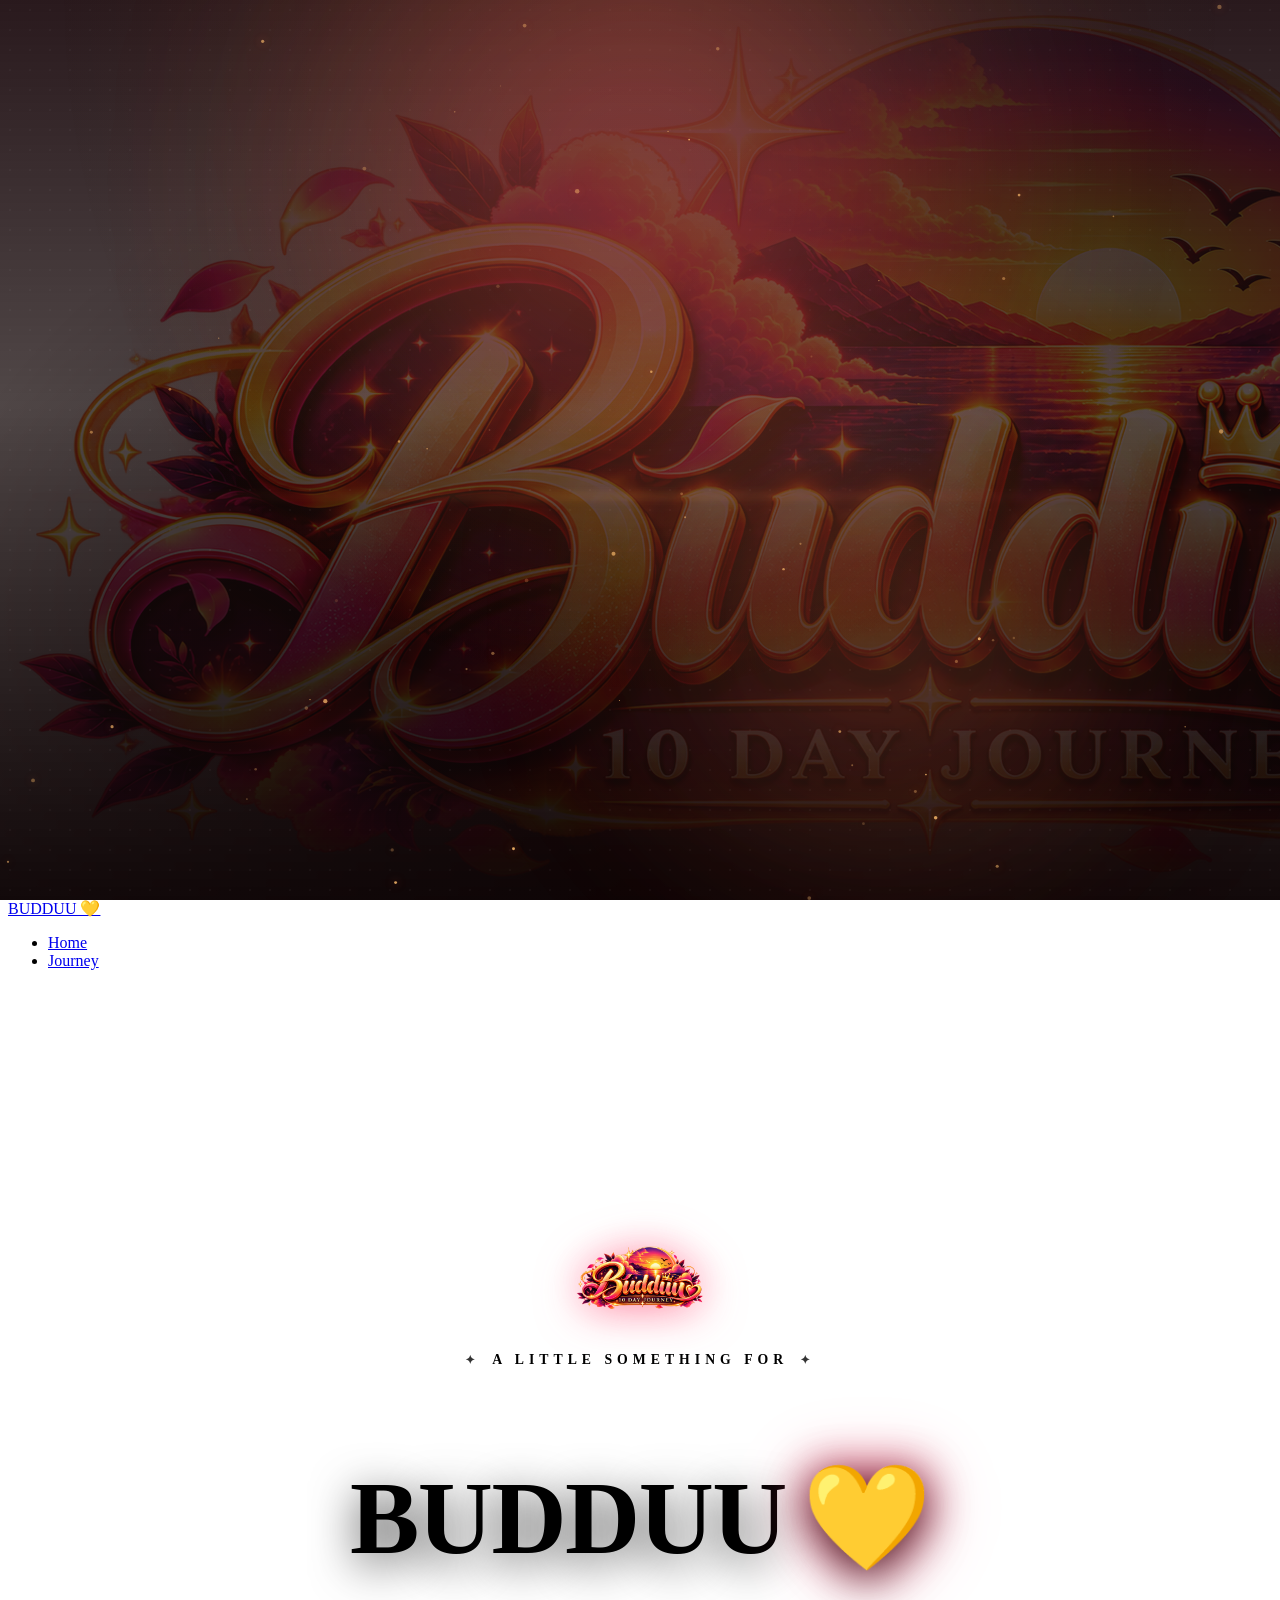
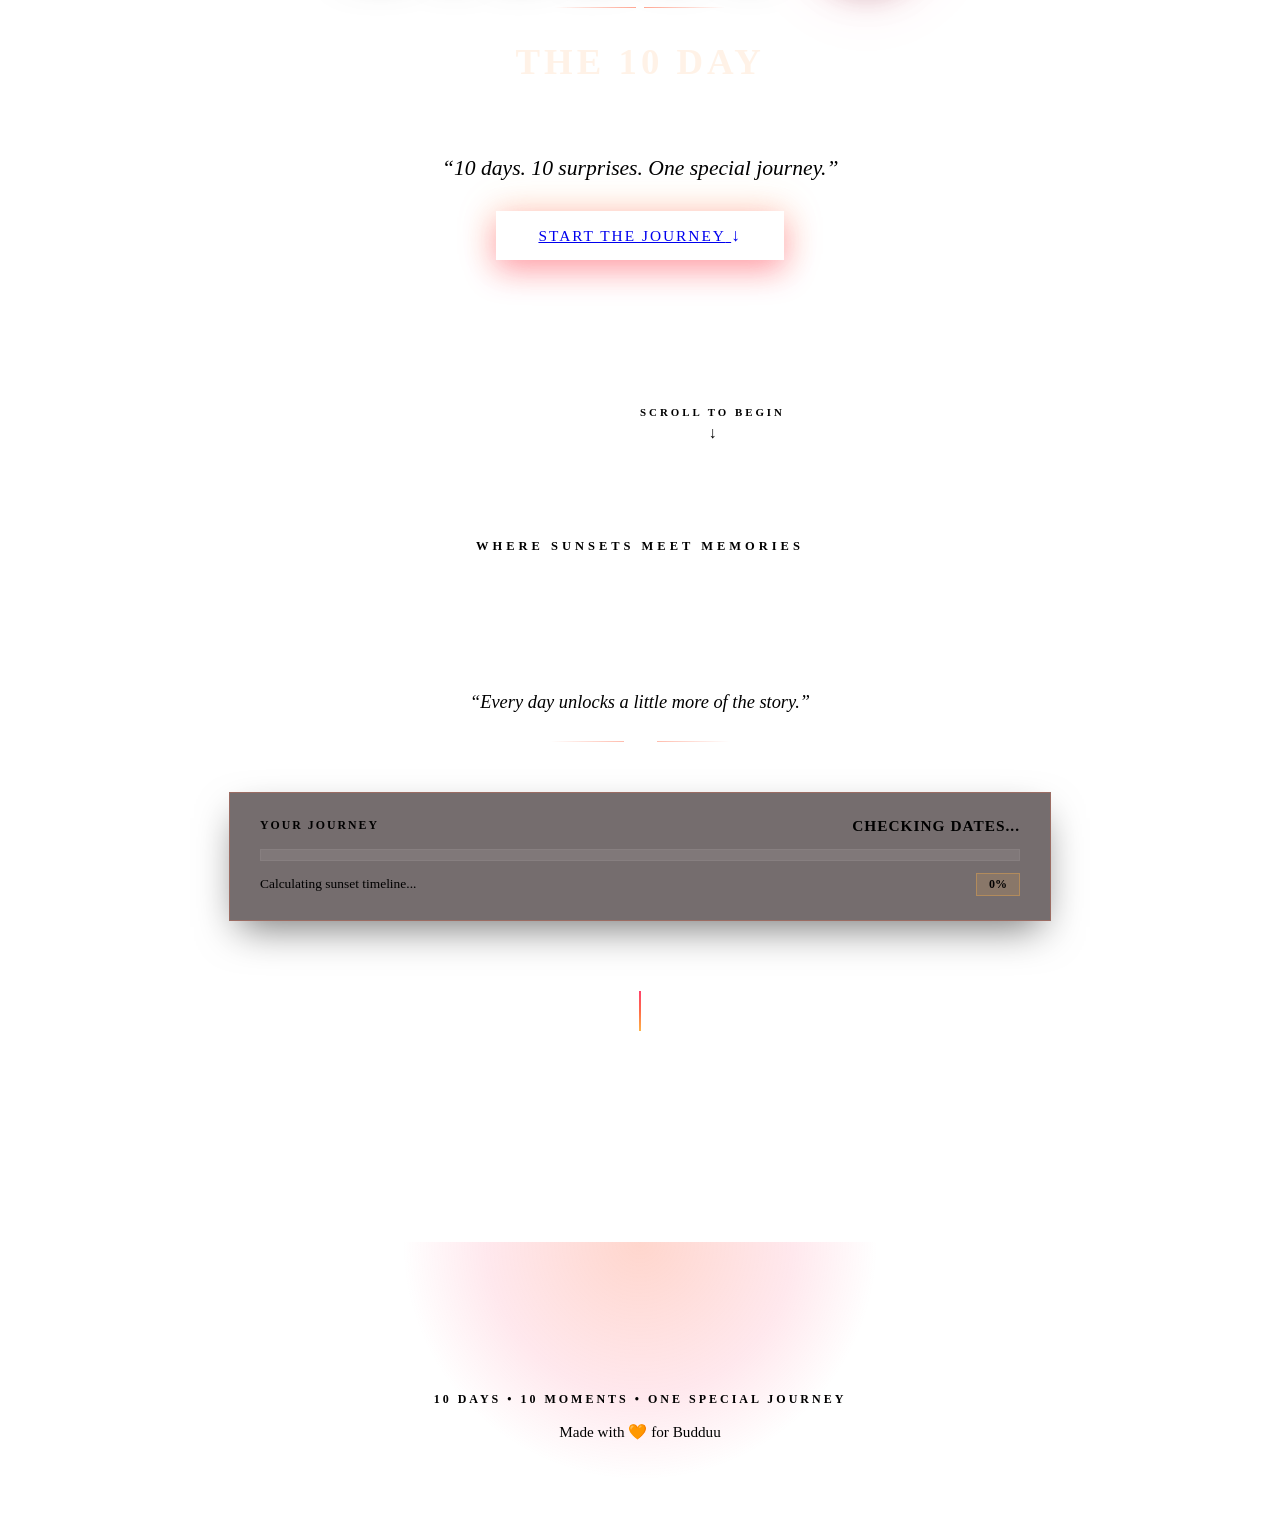
==== commit 8913ba67: "Update index.html" ====
--- a/index.html
+++ b/index.html
@@ -3,7 +3,7 @@
 <head>
   <meta charset="UTF-8">
   <meta name="viewport" content="width=device-width, initial-scale=1.0">
-  <title>BUDDUU — 10 Day Birthday Journey ❤️🌅</title>
+  <title>SHAZAN</title>
   <link rel="icon" type="image/png" href="favicon.png">
   <link rel="stylesheet" href="global.css">
   <link rel="stylesheet" href="style.css">
@@ -215,4 +215,4 @@
   <script src="global.js"></script>
   <script src="script.js"></script>
 </body>
-</html>+</html>
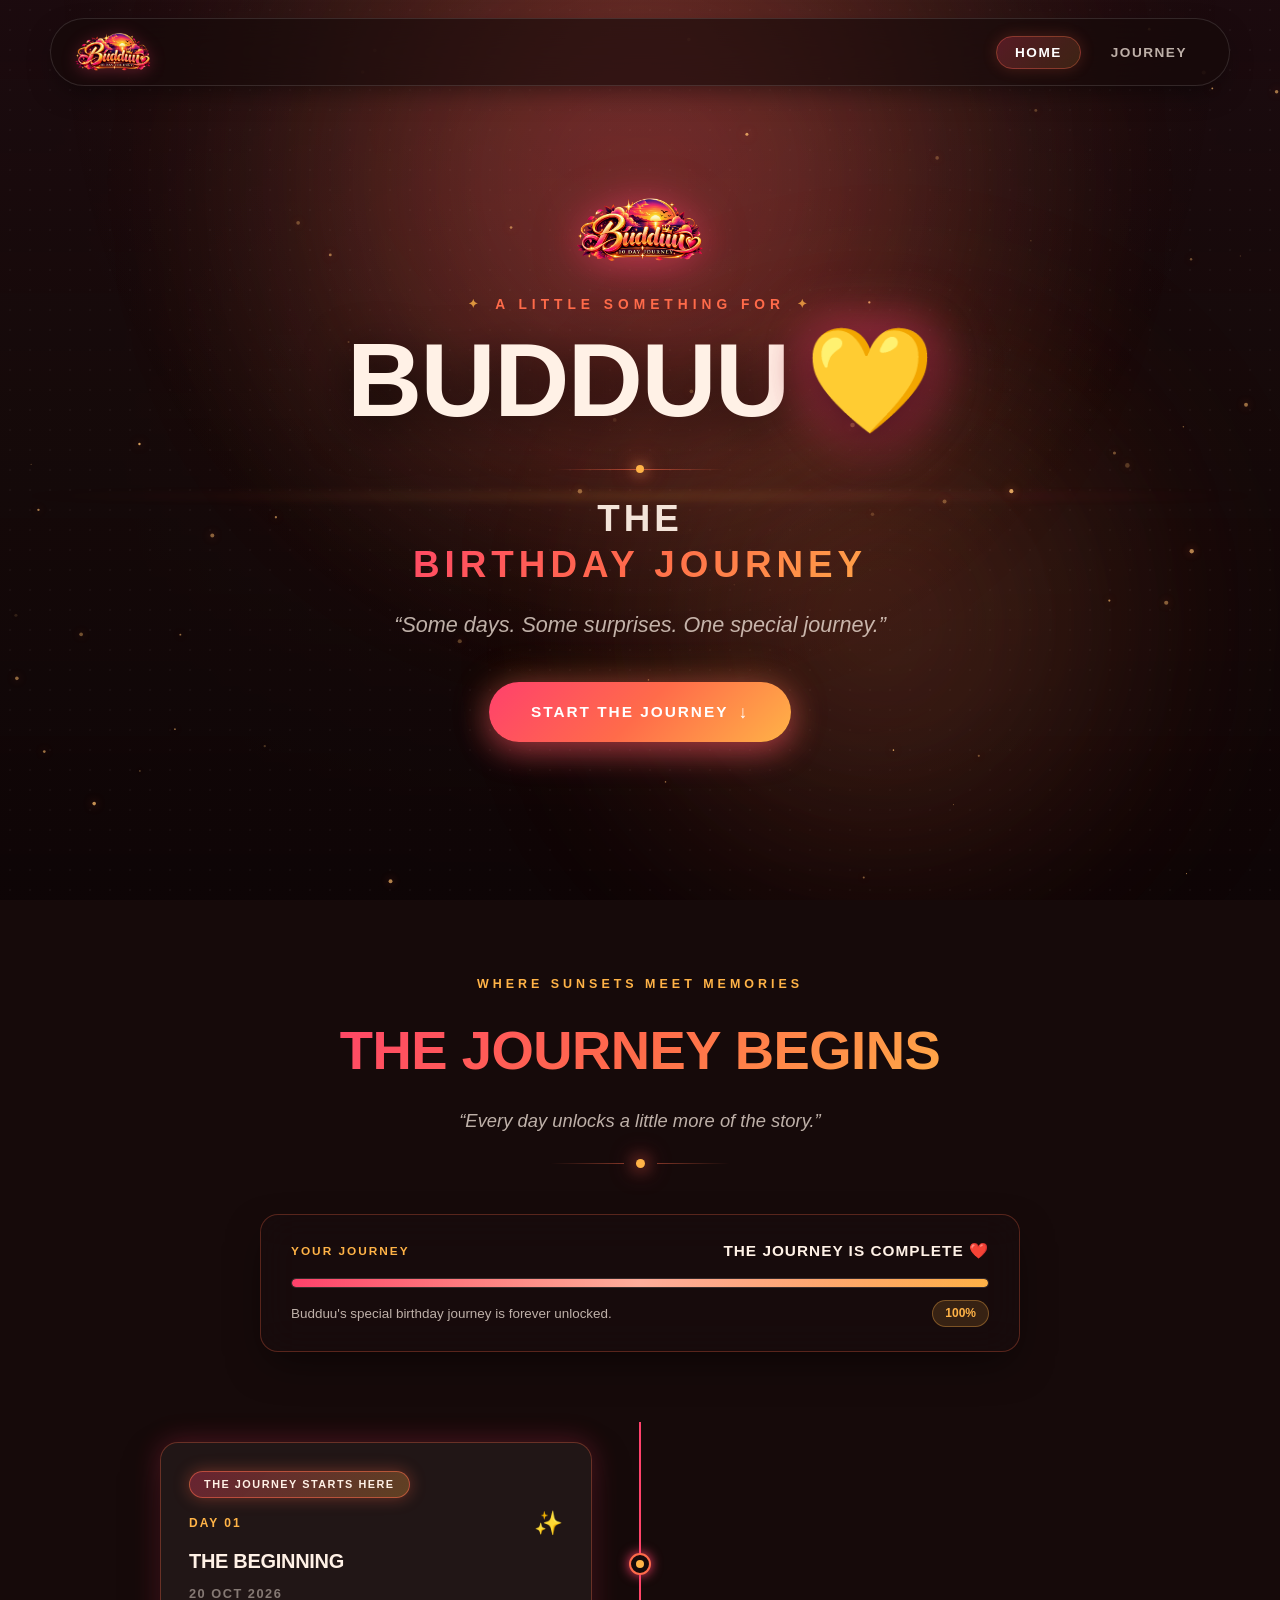
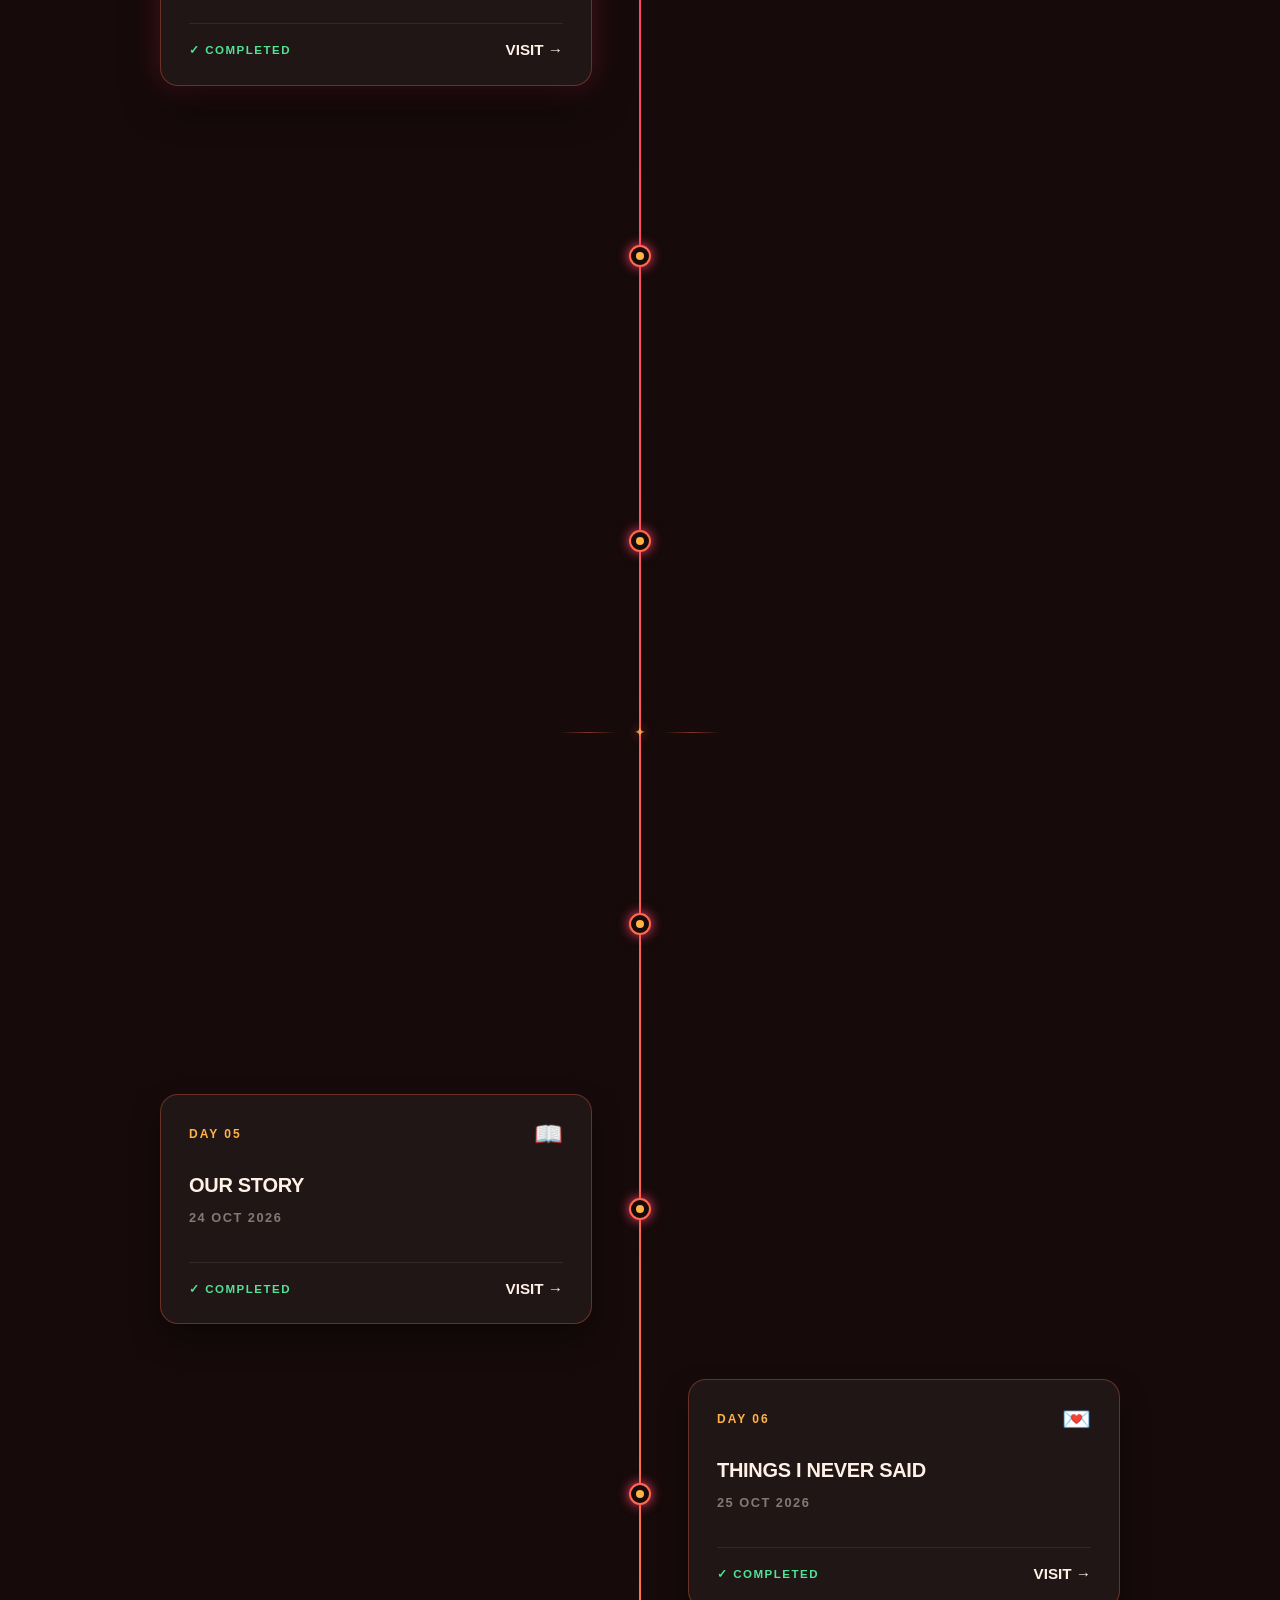
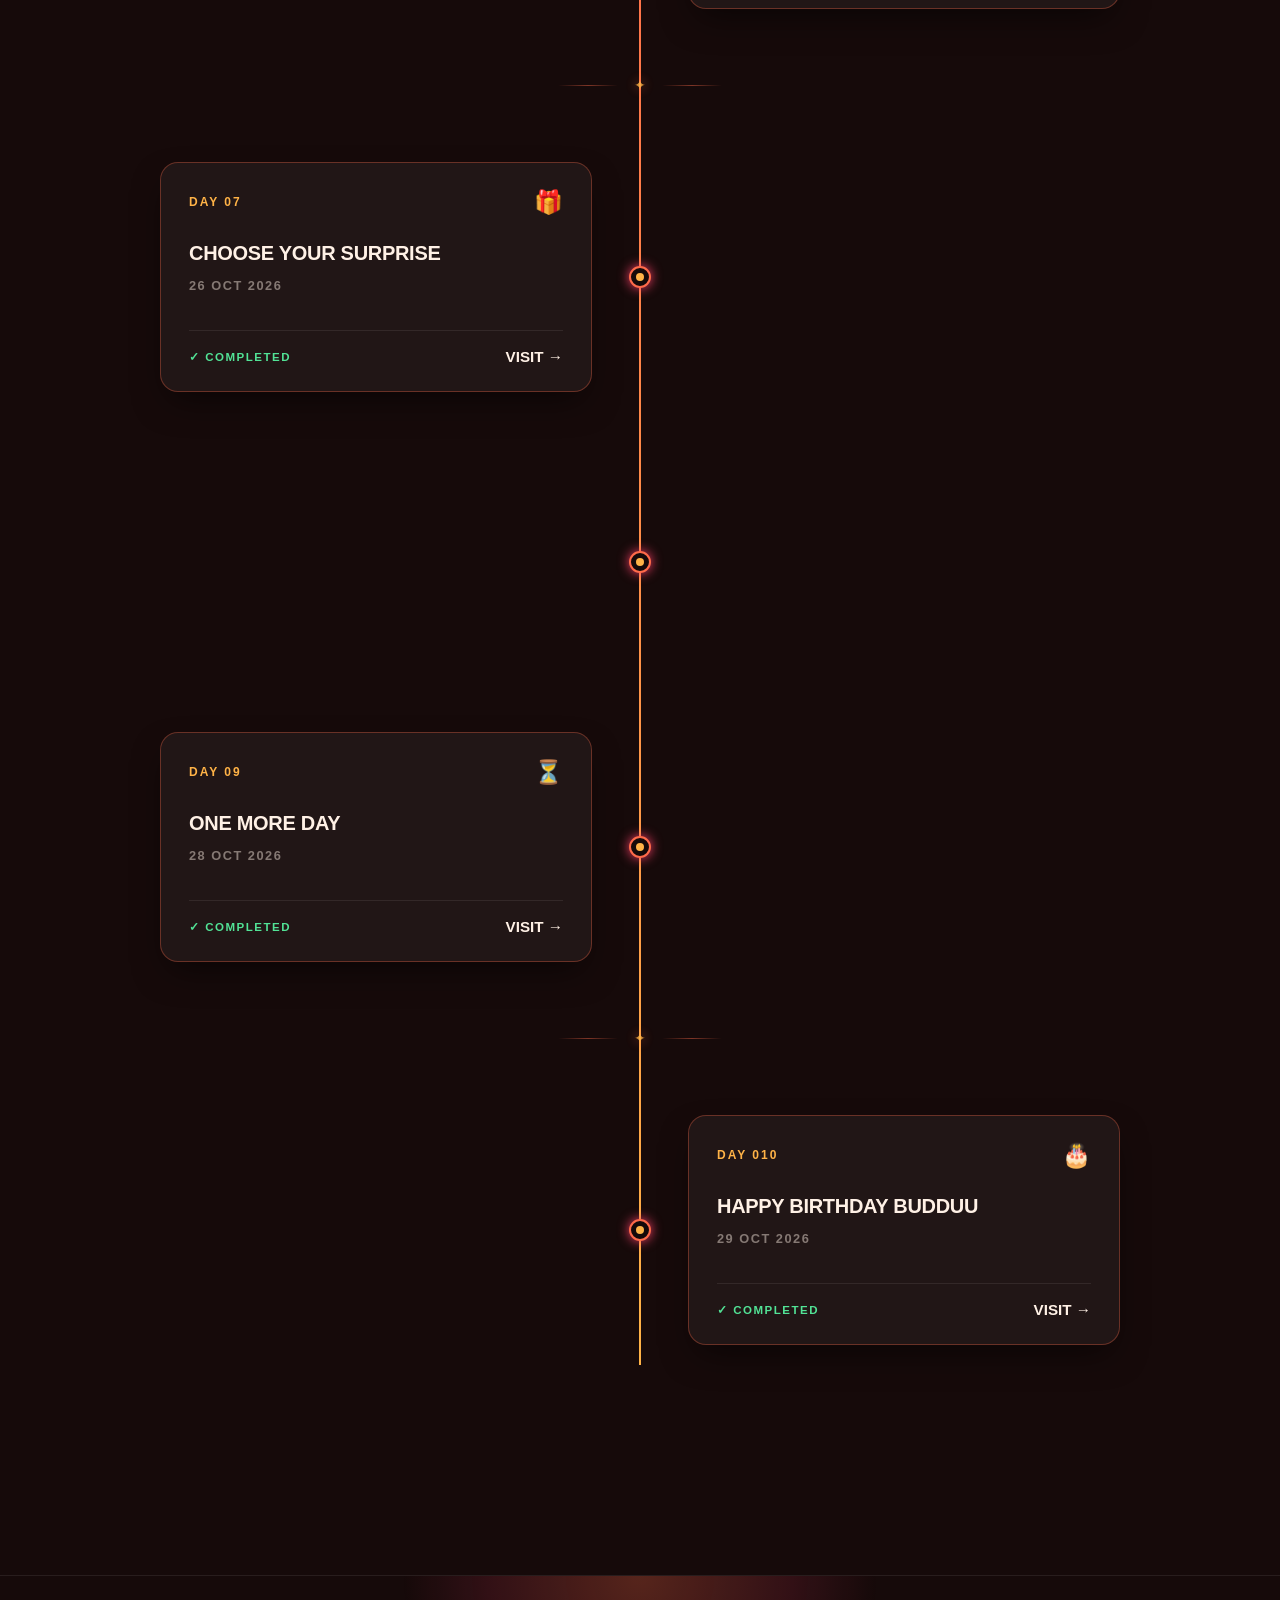
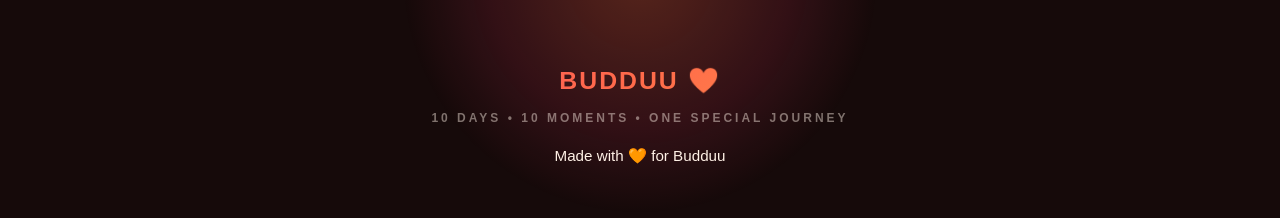
==== commit 04244d10: "Update index.html" ====
--- a/index.html
+++ b/index.html
@@ -3,7 +3,7 @@
 <head>
   <meta charset="UTF-8">
   <meta name="viewport" content="width=device-width, initial-scale=1.0">
-  <title>SHAZAN</title>
+  <title>BUDDUU — 10 Day Birthday Journey ❤️🌅</title>
   <link rel="icon" type="image/png" href="favicon.png">
   <link rel="stylesheet" href="global.css">
   <link rel="stylesheet" href="style.css">
@@ -125,13 +125,13 @@
 
         <!-- 1.7s & 2.0s: Journey Main Title -->
         <h2 class="hero-journey-headline">
-          <span class="headline-part-one seq-item seq-title-top">THE 10 DAY</span>
+          <span class="headline-part-one seq-item seq-title-top">THE</span>
           <span class="headline-part-two seq-item seq-title-bottom">BIRTHDAY JOURNEY</span>
         </h2>
 
         <!-- 2.4s: Emotional Subtitle -->
         <p class="hero-emotional-subtitle seq-item seq-subtitle">
-          “10 days. 10 surprises. One special journey.”
+          “Some days. Some surprises. One special journey.”
         </p>
 
         <!-- 2.8s: Primary CTA -->
@@ -144,11 +144,6 @@
 
       </div>
 
-      <!-- 3.1s: Bottom Scroll Cue -->
-      <a href="#journey" class="hero-scroll-cue seq-item seq-cue" aria-label="Scroll to begin journey">
-        <span class="scroll-cue-text">SCROLL TO BEGIN</span>
-        <span class="scroll-cue-arrow" aria-hidden="true">↓</span>
-      </a>
     </section>
 
     <!-- Journey Section -->
--- a/global.css
+++ b/global.css
@@ -0,0 +1,536 @@
+/* ==========================================================================
+   BUDDUU — 10 DAY BIRTHDAY JOURNEY
+   Global Design System & Cinematic Sunset Theme
+   ========================================================================== */
+
+:root {
+  /* Color Palette */
+  --color-pink: #FF416C;
+  --color-coral: #FF6B4A;
+  --color-orange: #FF8A4C;
+  --color-gold: #FFB347;
+  --color-bg-dark: #160A0A;
+  --color-bg-darker: #0E0505;
+  --color-warm-white: #FFF1E6;
+  --color-pure-white: #FFFFFF;
+  --color-text-muted: rgba(255, 241, 230, 0.72);
+  --color-text-subtle: rgba(255, 241, 230, 0.45);
+
+  /* Gradients */
+  --sunset-gradient: linear-gradient(135deg, #FF416C 0%, #FF6B4A 50%, #FFB347 100%);
+  --sunset-glow: radial-gradient(circle, rgba(255, 65, 108, 0.35) 0%, rgba(255, 107, 74, 0.18) 45%, rgba(22, 10, 10, 0) 70%);
+  --gold-glow: radial-gradient(circle, rgba(255, 179, 71, 0.3) 0%, rgba(255, 107, 74, 0.1) 50%, rgba(22, 10, 10, 0) 75%);
+
+  /* Glassmorphism */
+  --glass-bg: rgba(255, 255, 255, 0.04);
+  --glass-bg-hover: rgba(255, 255, 255, 0.08);
+  --glass-border: rgba(255, 255, 255, 0.12);
+  --glass-border-hover: rgba(255, 107, 74, 0.45);
+  --glass-shadow: 0 16px 40px -10px rgba(0, 0, 0, 0.55), 0 0 20px -5px rgba(255, 65, 108, 0.18);
+  --glass-blur: blur(20px);
+
+  /* Typography */
+  --font-family: -apple-system, BlinkMacSystemFont, "Segoe UI", Roboto, "Helvetica Neue", Arial, sans-serif;
+  --font-serif: "Playfair Display", Georgia, "Times New Roman", serif;
+
+  /* Transitions */
+  --transition-smooth: all 0.35s cubic-bezier(0.16, 1, 0.3, 1);
+  --transition-cinematic: all 0.7s cubic-bezier(0.19, 1, 0.22, 1);
+
+  /* Spacing & Radius */
+  --radius-sm: 10px;
+  --radius-md: 18px;
+  --radius-lg: 26px;
+  --radius-full: 9999px;
+  --max-width: 1180px;
+}
+
+*, *::before, *::after {
+  box-sizing: border-box;
+  margin: 0;
+  padding: 0;
+}
+
+html {
+  font-size: 16px;
+  scroll-behavior: smooth;
+  background-color: var(--color-bg-dark);
+  color: var(--color-warm-white);
+  font-family: var(--font-family);
+  -webkit-font-smoothing: antialiased;
+  -moz-osx-font-smoothing: grayscale;
+}
+
+body {
+  min-height: 100vh;
+  background: radial-gradient(ellipse at 50% 0%, #290f14 0%, #160a0a 60%, #0c0405 100%);
+  background-attachment: fixed;
+  color: var(--color-warm-white);
+  overflow-x: hidden;
+  position: relative;
+  line-height: 1.6;
+}
+
+/* Ambient Ambient Glows */
+.ambient-glow-orb {
+  position: fixed;
+  border-radius: 50%;
+  filter: blur(100px);
+  pointer-events: none;
+  z-index: 0;
+  opacity: 0.6;
+  animation: floatOrb 18s ease-in-out infinite alternate;
+}
+
+.ambient-glow-top {
+  width: 550px;
+  height: 550px;
+  top: -150px;
+  left: 50%;
+  transform: translateX(-50%);
+  background: radial-gradient(circle, rgba(255, 65, 108, 0.32), rgba(255, 179, 71, 0.15), transparent 70%);
+}
+
+.ambient-glow-bottom {
+  width: 600px;
+  height: 600px;
+  bottom: -200px;
+  right: -100px;
+  background: radial-gradient(circle, rgba(255, 107, 74, 0.25), rgba(255, 65, 108, 0.1), transparent 70%);
+  animation-delay: -5s;
+}
+
+@keyframes floatOrb {
+  0% { transform: translate(-50%, 0) scale(1); }
+  50% { transform: translate(-45%, 40px) scale(1.08); }
+  100% { transform: translate(-55%, -20px) scale(0.95); }
+}
+
+/* Base Container */
+.container {
+  width: 100%;
+  max-width: var(--max-width);
+  margin: 0 auto;
+  padding: 0 24px;
+  position: relative;
+  z-index: 1;
+}
+
+/* Floating Glass Navbar */
+.site-nav {
+  position: fixed;
+  top: 18px;
+  left: 50%;
+  transform: translateX(-50%);
+  width: calc(100% - 36px);
+  max-width: var(--max-width);
+  height: 68px;
+  display: flex;
+  align-items: center;
+  justify-content: space-between;
+  padding: 0 24px;
+  background: rgba(22, 10, 10, 0.65);
+  backdrop-filter: var(--glass-blur);
+  -webkit-backdrop-filter: var(--glass-blur);
+  border: 1px solid var(--glass-border);
+  border-radius: var(--radius-full);
+  z-index: 1000;
+  box-shadow: 0 10px 30px -10px rgba(0, 0, 0, 0.6);
+  transition: var(--transition-smooth);
+}
+
+.site-nav:hover {
+  border-color: rgba(255, 107, 74, 0.3);
+}
+
+.nav-brand {
+  display: flex;
+  align-items: center;
+  gap: 12px;
+  text-decoration: none;
+  color: var(--color-warm-white);
+}
+
+.nav-logo {
+  height: 38px;
+  width: auto;
+  max-width: 140px;
+  object-fit: contain;
+  filter: drop-shadow(0 2px 8px rgba(255, 65, 108, 0.3));
+  transition: var(--transition-smooth);
+}
+
+.nav-brand:hover .nav-logo {
+  transform: scale(1.03);
+}
+
+.nav-brand-fallback {
+  font-size: 1.15rem;
+  font-weight: 700;
+  letter-spacing: 2px;
+  background: var(--sunset-gradient);
+  -webkit-background-clip: text;
+  -webkit-text-fill-color: transparent;
+  display: none;
+}
+
+.nav-links {
+  display: flex;
+  align-items: center;
+  gap: 12px;
+  list-style: none;
+}
+
+.nav-link {
+  color: var(--color-text-muted);
+  text-decoration: none;
+  font-size: 0.85rem;
+  font-weight: 600;
+  letter-spacing: 1.5px;
+  text-transform: uppercase;
+  padding: 8px 18px;
+  border-radius: var(--radius-full);
+  transition: var(--transition-smooth);
+  position: relative;
+}
+
+.nav-link:hover,
+.nav-link.active {
+  color: var(--color-warm-white);
+  background: rgba(255, 255, 255, 0.08);
+  box-shadow: 0 0 15px rgba(255, 107, 74, 0.2);
+}
+
+.nav-link.active {
+  background: linear-gradient(135deg, rgba(255, 65, 108, 0.25), rgba(255, 179, 71, 0.15));
+  border: 1px solid rgba(255, 107, 74, 0.35);
+  color: var(--color-pure-white);
+}
+
+/* Cinematic Buttons */
+.btn {
+  display: inline-flex;
+  align-items: center;
+  justify-content: center;
+  gap: 10px;
+  padding: 14px 30px;
+  font-size: 0.95rem;
+  font-weight: 600;
+  letter-spacing: 1px;
+  text-transform: uppercase;
+  text-decoration: none;
+  border-radius: var(--radius-full);
+  cursor: pointer;
+  border: none;
+  outline: none;
+  transition: var(--transition-smooth);
+  position: relative;
+  overflow: hidden;
+}
+
+.btn-primary {
+  background: var(--sunset-gradient);
+  color: var(--color-pure-white);
+  box-shadow: 0 8px 25px rgba(255, 65, 108, 0.4), inset 0 1px 0 rgba(255, 255, 255, 0.3);
+}
+
+.btn-primary:hover {
+  transform: translateY(-2px);
+  box-shadow: 0 14px 35px rgba(255, 107, 74, 0.5), inset 0 1px 0 rgba(255, 255, 255, 0.4);
+}
+
+.btn-primary:active {
+  transform: translateY(0);
+}
+
+.btn-secondary {
+  background: rgba(255, 255, 255, 0.06);
+  color: var(--color-warm-white);
+  border: 1px solid var(--glass-border);
+  backdrop-filter: var(--glass-blur);
+}
+
+.btn-secondary:hover {
+  background: rgba(255, 255, 255, 0.12);
+  border-color: rgba(255, 107, 74, 0.4);
+  color: var(--color-pure-white);
+  transform: translateY(-2px);
+}
+
+/* Glassmorphism Cards */
+.glass-card {
+  background: var(--glass-bg);
+  backdrop-filter: var(--glass-blur);
+  -webkit-backdrop-filter: var(--glass-blur);
+  border: 1px solid var(--glass-border);
+  border-radius: var(--radius-md);
+  box-shadow: var(--glass-shadow);
+  transition: var(--transition-smooth);
+}
+
+.glass-card:hover {
+  border-color: var(--glass-border-hover);
+  background: var(--glass-bg-hover);
+}
+
+/* Lock Modal System */
+.lock-modal-overlay {
+  position: fixed;
+  inset: 0;
+  background: rgba(14, 5, 5, 0.75);
+  backdrop-filter: blur(12px);
+  -webkit-backdrop-filter: blur(12px);
+  display: flex;
+  align-items: center;
+  justify-content: center;
+  padding: 24px;
+  z-index: 2000;
+  opacity: 0;
+  pointer-events: none;
+  transition: opacity 0.3s ease;
+}
+
+.lock-modal-overlay.active {
+  opacity: 1;
+  pointer-events: auto;
+}
+
+.lock-modal-box {
+  width: 100%;
+  max-width: 440px;
+  background: rgba(26, 12, 14, 0.9);
+  backdrop-filter: blur(25px);
+  -webkit-backdrop-filter: blur(25px);
+  border: 1px solid rgba(255, 107, 74, 0.35);
+  border-radius: var(--radius-lg);
+  padding: 40px 32px;
+  text-align: center;
+  box-shadow: 0 25px 60px -15px rgba(0, 0, 0, 0.8), 0 0 35px rgba(255, 65, 108, 0.25);
+  transform: scale(0.92) translateY(15px);
+  transition: transform 0.35s cubic-bezier(0.16, 1, 0.3, 1);
+  position: relative;
+  overflow: hidden;
+}
+
+.lock-modal-overlay.active .lock-modal-box {
+  transform: scale(1) translateY(0);
+}
+
+.lock-modal-glow {
+  position: absolute;
+  top: -80px;
+  left: 50%;
+  transform: translateX(-50%);
+  width: 200px;
+  height: 200px;
+  background: radial-gradient(circle, rgba(255, 107, 74, 0.3), transparent 70%);
+  pointer-events: none;
+}
+
+.lock-modal-icon {
+  width: 64px;
+  height: 64px;
+  margin: 0 auto 20px;
+  border-radius: 50%;
+  background: rgba(255, 65, 108, 0.15);
+  border: 1px solid rgba(255, 65, 108, 0.3);
+  display: flex;
+  align-items: center;
+  justify-content: center;
+  font-size: 1.8rem;
+  box-shadow: 0 0 20px rgba(255, 65, 108, 0.2);
+}
+
+.lock-modal-title {
+  font-size: 1.6rem;
+  font-weight: 700;
+  margin-bottom: 8px;
+  color: var(--color-warm-white);
+  letter-spacing: -0.5px;
+}
+
+.lock-modal-subtitle {
+  font-size: 0.95rem;
+  color: var(--color-text-muted);
+  margin-bottom: 22px;
+  line-height: 1.5;
+}
+
+.lock-modal-date-pill {
+  display: inline-block;
+  padding: 8px 18px;
+  border-radius: var(--radius-full);
+  background: rgba(255, 255, 255, 0.05);
+  border: 1px solid rgba(255, 255, 255, 0.12);
+  font-size: 0.85rem;
+  letter-spacing: 1px;
+  text-transform: uppercase;
+  color: var(--color-gold);
+  margin-bottom: 14px;
+  font-weight: 600;
+}
+
+.lock-modal-countdown {
+  font-size: 0.9rem;
+  color: var(--color-coral);
+  margin-bottom: 28px;
+  font-weight: 500;
+}
+
+.lock-modal-close-btn {
+  width: 100%;
+}
+
+/* Footer */
+.site-footer {
+  margin-top: 100px;
+  padding: 60px 0 40px;
+  border-top: 1px solid rgba(255, 255, 255, 0.08);
+  text-align: center;
+  position: relative;
+  z-index: 1;
+}
+
+.footer-heart {
+  display: inline-block;
+  color: var(--color-pink);
+  animation: pulseHeart 2s infinite ease-in-out;
+}
+
+.footer-main-text {
+  font-size: 1.05rem;
+  font-weight: 500;
+  color: var(--color-warm-white);
+  margin-bottom: 8px;
+  letter-spacing: 0.5px;
+}
+
+.footer-sub-text {
+  font-size: 0.75rem;
+  text-transform: uppercase;
+  letter-spacing: 3px;
+  color: var(--color-text-subtle);
+}
+
+@keyframes pulseHeart {
+  0%, 100% { transform: scale(1); }
+  50% { transform: scale(1.22); }
+}
+
+/* Day Page Common Foundation */
+.day-page-header {
+  padding-top: 130px;
+  text-align: center;
+  position: relative;
+  z-index: 1;
+}
+
+.day-badge-pill {
+  display: inline-flex;
+  align-items: center;
+  gap: 8px;
+  padding: 6px 16px;
+  border-radius: var(--radius-full);
+  background: rgba(255, 65, 108, 0.12);
+  border: 1px solid rgba(255, 65, 108, 0.35);
+  font-size: 0.8rem;
+  letter-spacing: 2px;
+  text-transform: uppercase;
+  color: var(--color-gold);
+  margin-bottom: 18px;
+  font-weight: 600;
+}
+
+.day-main-title {
+  font-size: clamp(2.2rem, 5vw, 3.8rem);
+  font-weight: 800;
+  line-height: 1.15;
+  background: var(--sunset-gradient);
+  -webkit-background-clip: text;
+  -webkit-text-fill-color: transparent;
+  margin-bottom: 12px;
+  letter-spacing: -0.5px;
+}
+
+.day-date-line {
+  font-size: 1rem;
+  letter-spacing: 2px;
+  text-transform: uppercase;
+  color: var(--color-text-muted);
+  margin-bottom: 30px;
+}
+
+.day-nav-controls {
+  display: flex;
+  align-items: center;
+  justify-content: center;
+  gap: 16px;
+  margin-top: 40px;
+  flex-wrap: wrap;
+}
+
+.day-content-card {
+  max-width: 780px;
+  margin: 30px auto 60px;
+  padding: 48px 36px;
+  text-align: center;
+}
+
+/* Custom Scrollbar */
+::-webkit-scrollbar {
+  width: 9px;
+}
+::-webkit-scrollbar-track {
+  background: var(--color-bg-darker);
+}
+::-webkit-scrollbar-thumb {
+  background: rgba(255, 107, 74, 0.35);
+  border-radius: 999px;
+}
+::-webkit-scrollbar-thumb:hover {
+  background: rgba(255, 107, 74, 0.65);
+}
+
+/* Accessibility Focus Outline */
+button:focus-visible,
+a:focus-visible {
+  outline: 2px solid var(--color-gold);
+  outline-offset: 3px;
+}
+
+/* Mobile Responsiveness */
+@media (max-width: 768px) {
+  .site-nav {
+    top: 12px;
+    height: 60px;
+    padding: 0 16px;
+    width: calc(100% - 24px);
+  }
+
+  .nav-logo {
+    height: 30px;
+  }
+
+  .nav-link {
+    font-size: 0.75rem;
+    padding: 6px 12px;
+    letter-spacing: 1px;
+  }
+
+  .btn {
+    padding: 12px 22px;
+    font-size: 0.85rem;
+  }
+
+  .day-content-card {
+    padding: 32px 20px;
+  }
+}
+
+/* Mystery styling for locked day titles */
+.card-story-title.is-locked-title {
+  color: var(--color-text-subtle, rgba(255, 241, 230, 0.45));
+  font-weight: 600;
+  letter-spacing: 1.5px;
+  font-size: 1.1rem;
+}
